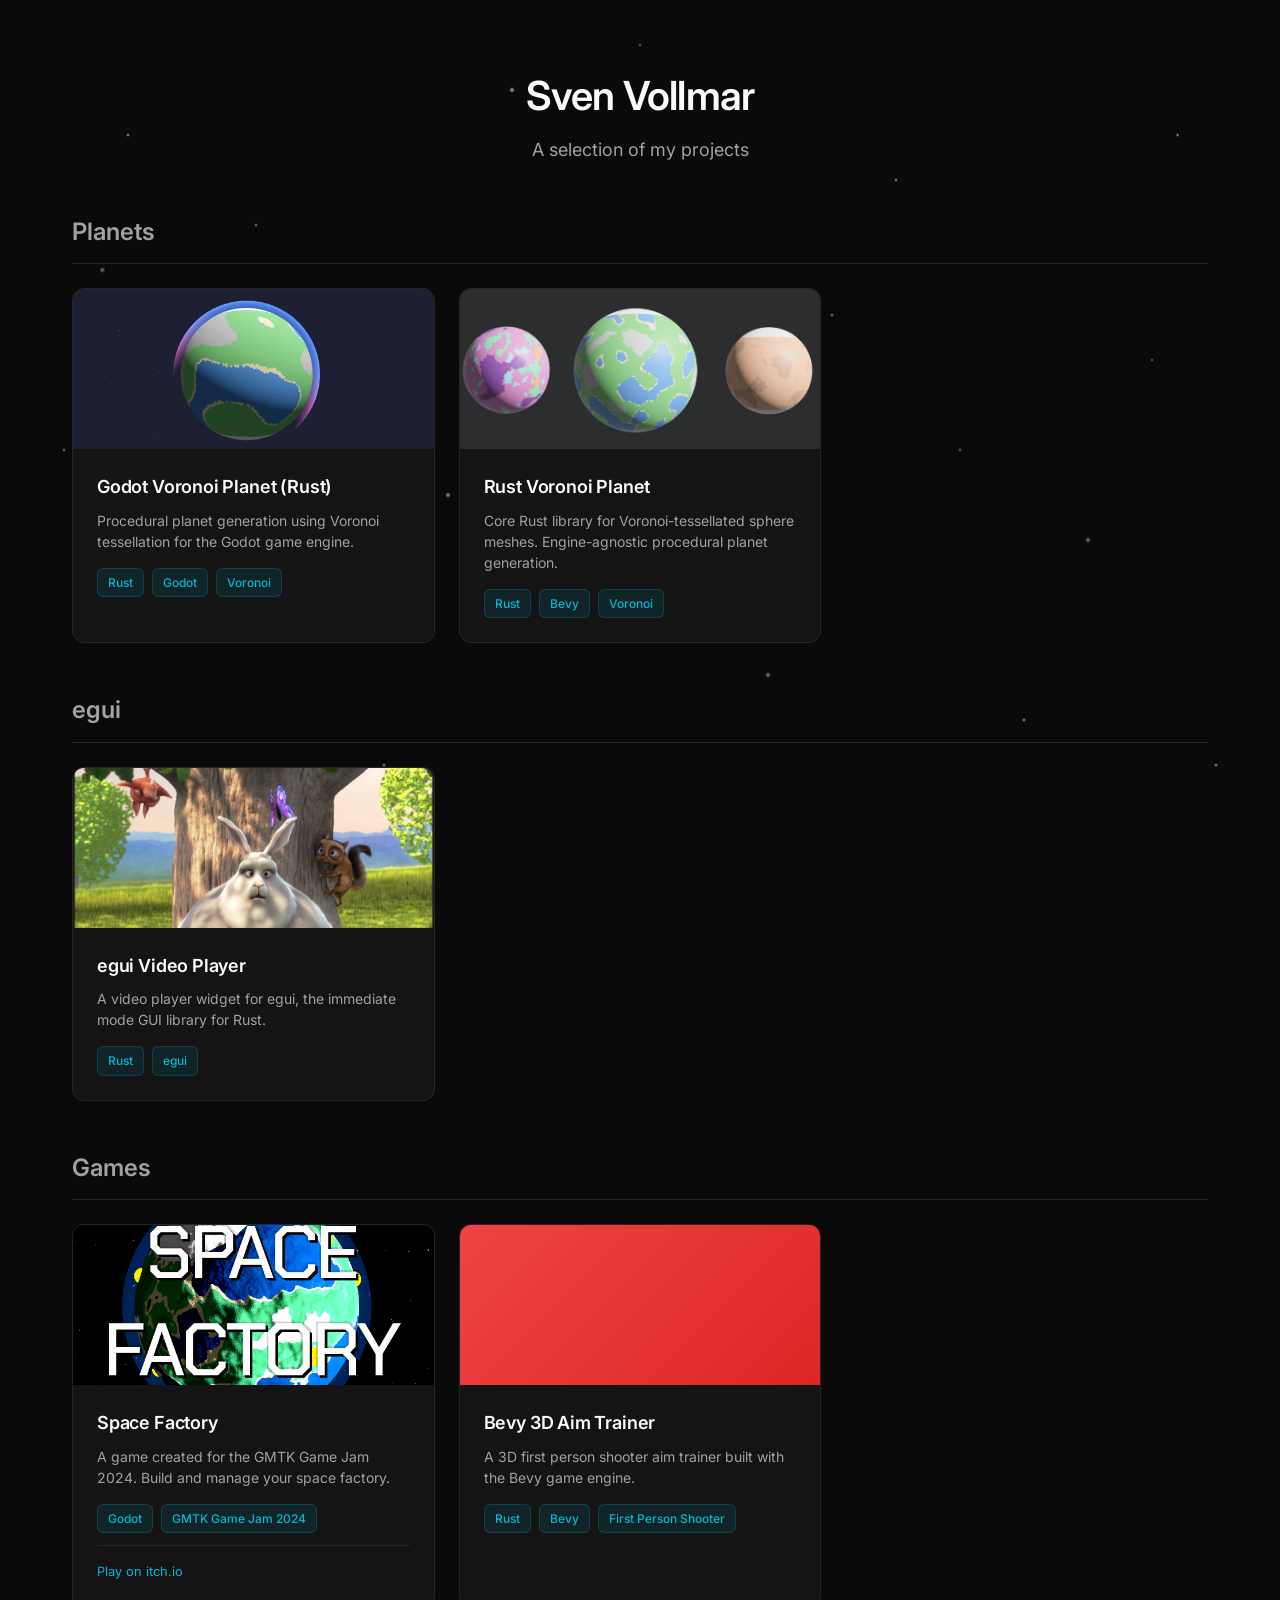
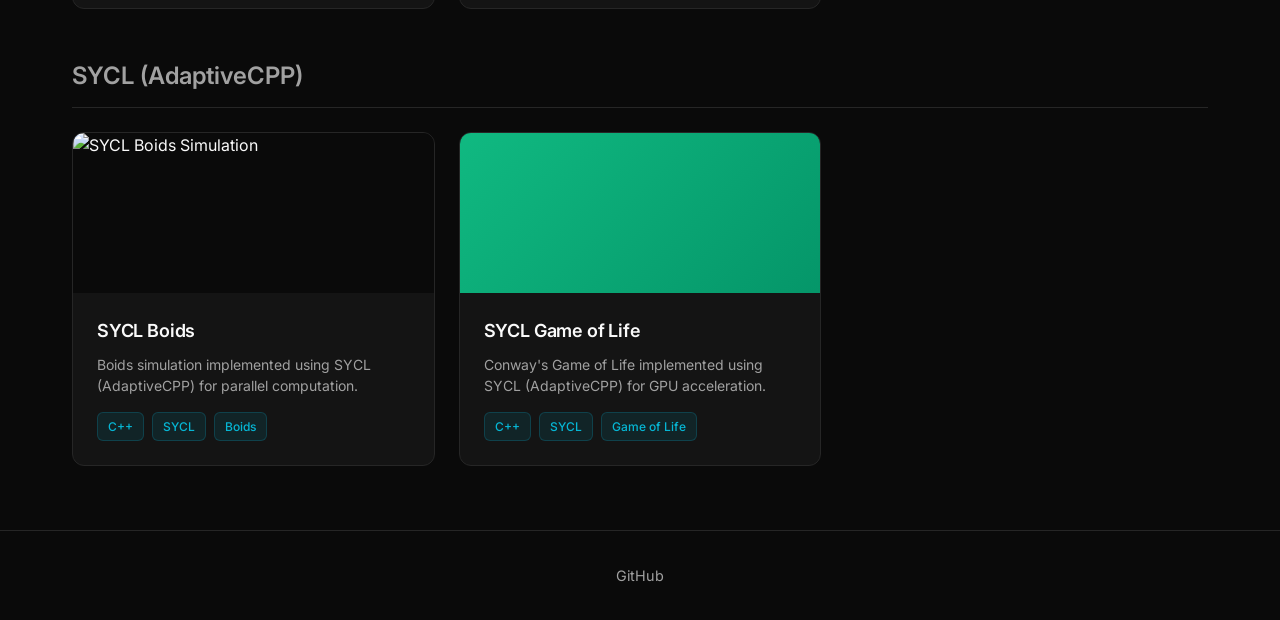
==== index.html @ 927200d0 "page" ====
<!doctype html>
<html lang="en">
    <head>
        <meta charset="UTF-8" />
        <meta name="viewport" content="width=device-width, initial-scale=1.0" />
        <title>Sven Vollmar | Portfolio</title>
        <link rel="stylesheet" href="style.css" />
        <link rel="preconnect" href="https://fonts.googleapis.com" />
        <link rel="preconnect" href="https://fonts.gstatic.com" crossorigin />
        <link
            href="https://fonts.googleapis.com/css2?family=Inter:wght@400;500;600&display=swap"
            rel="stylesheet"
        />
    </head>
    <body>
        <header>
            <h1>Sven Vollmar</h1>
            <p class="tagline">A selection of my projects</p>
        </header>

        <main>
            <section>
                <h2 class="section-title">Planets</h2>
                <div class="grid">
                    <a
                        href="https://github.com/svdragster/godot_rust_voronoi_planet"
                        target="_blank"
                        rel="noopener"
                        class="card"
                    >
                        <div class="card-image">
                            <img
                                src="images/godot_voronoi.webp"
                                alt="Godot Rust Voronoi Planet"
                            />
                        </div>
                        <div class="card-content">
                            <h3>Godot Voronoi Planet (Rust)</h3>
                            <p>
                                Procedural planet generation using Voronoi
                                tessellation for the Godot game engine.
                            </p>
                            <div class="tags">
                                <span class="tag">Rust</span>
                                <span class="tag">Godot</span>
                                <span class="tag">Voronoi</span>
                            </div>
                        </div>
                    </a>

                    <a
                        href="https://github.com/svdragster/rust_voronoi_planet"
                        target="_blank"
                        rel="noopener"
                        class="card"
                    >
                        <div class="card-image">
                            <img
                                src="images/rust_voronoi.webp"
                                alt="Rust Voronoi Planet"
                            />
                        </div>
                        <div class="card-content">
                            <h3>Rust Voronoi Planet</h3>
                            <p>
                                Core Rust library for Voronoi-tessellated sphere
                                meshes. Engine-agnostic procedural planet
                                generation.
                            </p>
                            <div class="tags">
                                <span class="tag">Rust</span>
                                <span class="tag">Bevy</span>
                                <span class="tag">Voronoi</span>
                            </div>
                        </div>
                    </a>
                </div>
            </section>

            <section>
                <h2 class="section-title">egui</h2>
                <div class="grid">
                    <a
                        href="https://github.com/svdragster/egui-video-player"
                        target="_blank"
                        rel="noopener"
                        class="card"
                    >
                        <div class="card-image">
                            <img
                                src="images/egui_video.webp"
                                alt="egui Video Player"
                            />
                        </div>
                        <div class="card-content">
                            <h3>egui Video Player</h3>
                            <p>
                                A video player widget for egui, the immediate
                                mode GUI library for Rust.
                            </p>
                            <div class="tags">
                                <span class="tag">Rust</span>
                                <span class="tag">egui</span>
                            </div>
                        </div>
                    </a>
                </div>
            </section>

            <section>
                <h2 class="section-title">Games</h2>
                <div class="grid">
                    <a
                        href="https://github.com/svdragster/SpaceFactory_GMTK"
                        target="_blank"
                        rel="noopener"
                        class="card"
                    >
                        <div class="card-image">
                            <img
                                src="images/space_factory.png"
                                alt="Space Factory"
                            />
                        </div>
                        <div class="card-content">
                            <h3>Space Factory</h3>
                            <p>
                                A game created for the GMTK Game Jam 2024. Build
                                and manage your space factory.
                            </p>
                            <div class="tags">
                                <span class="tag">Godot</span>
                                <span class="tag">GMTK Game Jam 2024</span>
                            </div>
                            <div class="extra-links">
                                <span
                                    class="extra-link"
                                    onclick="
                                        event.stopPropagation();
                                        window.open(
                                            'https://svdragster.itch.io/space-factory',
                                            '_blank',
                                        );
                                    "
                                    >Play on itch.io</span
                                >
                            </div>
                        </div>
                    </a>

                    <a
                        href="https://github.com/svdragster/bevy_3d_aim_trainer"
                        target="_blank"
                        rel="noopener"
                        class="card"
                    >
                        <div
                            class="card-image placeholder"
                            style="
                                background: linear-gradient(
                                    135deg,
                                    #ef4444 0%,
                                    #dc2626 100%
                                );
                            "
                        ></div>
                        <div class="card-content">
                            <h3>Bevy 3D Aim Trainer</h3>
                            <p>
                                A 3D first person shooter aim trainer built with
                                the Bevy game engine.
                            </p>
                            <div class="tags">
                                <span class="tag">Rust</span>
                                <span class="tag">Bevy</span>
                                <span class="tag">First Person Shooter</span>
                            </div>
                        </div>
                    </a>
                </div>
            </section>

            <section>
                <h2 class="section-title">SYCL (AdaptiveCPP)</h2>
                <div class="grid">
                    <a
                        href="https://github.com/svdragster/SyclBoids"
                        target="_blank"
                        rel="noopener"
                        class="card"
                    >
                        <div class="card-image">
                            <img
                                src="images/sycl_boids.gif"
                                alt="SYCL Boids Simulation"
                            />
                        </div>
                        <div class="card-content">
                            <h3>SYCL Boids</h3>
                            <p>
                                Boids simulation implemented using SYCL
                                (AdaptiveCPP) for parallel computation.
                            </p>
                            <div class="tags">
                                <span class="tag">C++</span>
                                <span class="tag">SYCL</span>
                                <span class="tag">Boids</span>
                            </div>
                        </div>
                    </a>

                    <a
                        href="https://github.com/svdragster/SyclGameOfLife"
                        target="_blank"
                        rel="noopener"
                        class="card"
                    >
                        <div
                            class="card-image placeholder"
                            style="
                                background: linear-gradient(
                                    135deg,
                                    #10b981 0%,
                                    #059669 100%
                                );
                            "
                        ></div>
                        <div class="card-content">
                            <h3>SYCL Game of Life</h3>
                            <p>
                                Conway's Game of Life implemented using SYCL
                                (AdaptiveCPP) for GPU acceleration.
                            </p>
                            <div class="tags">
                                <span class="tag">C++</span>
                                <span class="tag">SYCL</span>
                                <span class="tag">Game of Life</span>
                            </div>
                        </div>
                    </a>
                </div>
            </section>
        </main>

        <footer>
            <a
                href="https://github.com/svdragster"
                target="_blank"
                rel="noopener"
                >GitHub</a
            >
        </footer>
    </body>
</html>
---- style.css ----
:root {
    --bg-primary: #0a0a0a;
    --bg-card: #141414;
    --bg-card-hover: #1a1a1a;
    --text-primary: #fafafa;
    --text-secondary: #a1a1a1;
    --accent: #06b6d4;
    --accent-hover: #22d3ee;
    --border: #262626;
    --radius: 12px;
    --transition: 0.2s ease;
}

* {
    margin: 0;
    padding: 0;
    box-sizing: border-box;
}

body {
    font-family: 'Inter', -apple-system, BlinkMacSystemFont, 'Segoe UI', Roboto, sans-serif;
    background: var(--bg-primary);
    color: var(--text-primary);
    line-height: 1.6;
    min-height: 100vh;
    position: relative;
}

/* Twinkling stars background */
body::before,
body::after {
    content: '';
    position: fixed;
    top: 0;
    left: 0;
    width: 100%;
    height: 100%;
    pointer-events: none;
    z-index: 0;
}

body::before {
    background-image:
        radial-gradient(2px 2px at 10% 15%, rgba(255, 255, 255, 0.6), transparent),
        radial-gradient(2px 2px at 25% 35%, rgba(255, 255, 255, 0.5), transparent),
        radial-gradient(3px 3px at 40% 10%, rgba(255, 255, 255, 0.7), transparent),
        radial-gradient(2px 2px at 55% 45%, rgba(255, 255, 255, 0.4), transparent),
        radial-gradient(2px 2px at 70% 20%, rgba(255, 255, 255, 0.6), transparent),
        radial-gradient(3px 3px at 85% 60%, rgba(255, 255, 255, 0.5), transparent),
        radial-gradient(2px 2px at 15% 70%, rgba(255, 255, 255, 0.4), transparent),
        radial-gradient(2px 2px at 30% 85%, rgba(255, 255, 255, 0.6), transparent),
        radial-gradient(3px 3px at 60% 75%, rgba(255, 255, 255, 0.5), transparent),
        radial-gradient(2px 2px at 90% 40%, rgba(255, 255, 255, 0.4), transparent),
        radial-gradient(2px 2px at 5% 50%, rgba(255, 255, 255, 0.5), transparent),
        radial-gradient(2px 2px at 95% 85%, rgba(255, 255, 255, 0.6), transparent);
    animation: twinkle 4s ease-in-out infinite;
}

body::after {
    background-image:
        radial-gradient(2px 2px at 20% 25%, rgba(255, 255, 255, 0.5), transparent),
        radial-gradient(3px 3px at 35% 55%, rgba(255, 255, 255, 0.6), transparent),
        radial-gradient(2px 2px at 50% 5%, rgba(255, 255, 255, 0.4), transparent),
        radial-gradient(2px 2px at 65% 35%, rgba(255, 255, 255, 0.5), transparent),
        radial-gradient(2px 2px at 80% 80%, rgba(255, 255, 255, 0.6), transparent),
        radial-gradient(3px 3px at 12% 90%, rgba(255, 255, 255, 0.4), transparent),
        radial-gradient(2px 2px at 45% 65%, rgba(255, 255, 255, 0.5), transparent),
        radial-gradient(2px 2px at 75% 50%, rgba(255, 255, 255, 0.4), transparent),
        radial-gradient(2px 2px at 92% 15%, rgba(255, 255, 255, 0.6), transparent),
        radial-gradient(3px 3px at 8% 30%, rgba(255, 255, 255, 0.5), transparent);
    animation: twinkle 5s ease-in-out infinite 2s;
}

@keyframes twinkle {
    0%, 100% { opacity: 0.3; }
    50% { opacity: 0.8; }
}

header, main, footer {
    position: relative;
    z-index: 1;
}

/* Header */
header {
    text-align: center;
    padding: 4rem 2rem 3rem;
}

header h1 {
    font-size: 2.5rem;
    font-weight: 600;
    letter-spacing: -0.02em;
    margin-bottom: 0.5rem;
}

.tagline {
    color: var(--text-secondary);
    font-size: 1.125rem;
}

/* Main */
main {
    max-width: 1200px;
    margin: 0 auto;
    padding: 0 2rem 4rem;
}

/* Sections */
section {
    margin-bottom: 3rem;
}

section:last-child {
    margin-bottom: 0;
}

.section-title {
    font-size: 1.5rem;
    font-weight: 600;
    color: var(--text-secondary);
    margin-bottom: 1.5rem;
    padding-bottom: 0.75rem;
    border-bottom: 1px solid var(--border);
}

/* Grid */
.grid {
    display: grid;
    grid-template-columns: 1fr;
    gap: 1.5rem;
}

@media (min-width: 640px) {
    .grid {
        grid-template-columns: repeat(2, 1fr);
    }
}

@media (min-width: 1024px) {
    .grid {
        grid-template-columns: repeat(3, 1fr);
    }
}

/* Cards */
.card {
    display: block;
    background: var(--bg-card);
    border: 1px solid var(--border);
    border-radius: var(--radius);
    overflow: hidden;
    text-decoration: none;
    color: inherit;
    transition: transform var(--transition), border-color var(--transition), box-shadow var(--transition);
}

.card:hover {
    transform: translateY(-4px);
    border-color: var(--accent);
    box-shadow: 0 20px 40px -12px rgba(6, 182, 212, 0.15);
}

.card-image {
    height: 160px;
    display: flex;
    align-items: center;
    justify-content: center;
    position: relative;
    overflow: hidden;
    background: var(--bg-primary);
}

.card-image img {
    width: 100%;
    height: 100%;
    object-fit: cover;
}

.card-image.placeholder {
    height: 160px;
}

.card-content {
    padding: 1.5rem;
}

.card-content h3 {
    font-size: 1.125rem;
    font-weight: 600;
    margin-bottom: 0.5rem;
    letter-spacing: -0.01em;
}

.card-content p {
    color: var(--text-secondary);
    font-size: 0.875rem;
    line-height: 1.5;
    margin-bottom: 1rem;
}

/* Tags */
.tags {
    display: flex;
    flex-wrap: wrap;
    gap: 0.5rem;
}

.tag {
    display: inline-block;
    padding: 0.25rem 0.625rem;
    background: rgba(6, 182, 212, 0.1);
    border: 1px solid rgba(6, 182, 212, 0.2);
    border-radius: 6px;
    font-size: 0.75rem;
    color: var(--accent);
    font-weight: 500;
}

/* Extra Links */
.extra-links {
    margin-top: 0.75rem;
    padding-top: 0.75rem;
    border-top: 1px solid var(--border);
}

.extra-link {
    font-size: 0.8rem;
    color: var(--accent);
    cursor: pointer;
    transition: color var(--transition);
}

.extra-link:hover {
    color: var(--accent-hover);
}

/* Footer */
footer {
    text-align: center;
    padding: 2rem;
    border-top: 1px solid var(--border);
}

footer a {
    color: var(--text-secondary);
    text-decoration: none;
    font-size: 0.9rem;
    transition: color var(--transition);
}

footer a:hover {
    color: var(--accent);
}
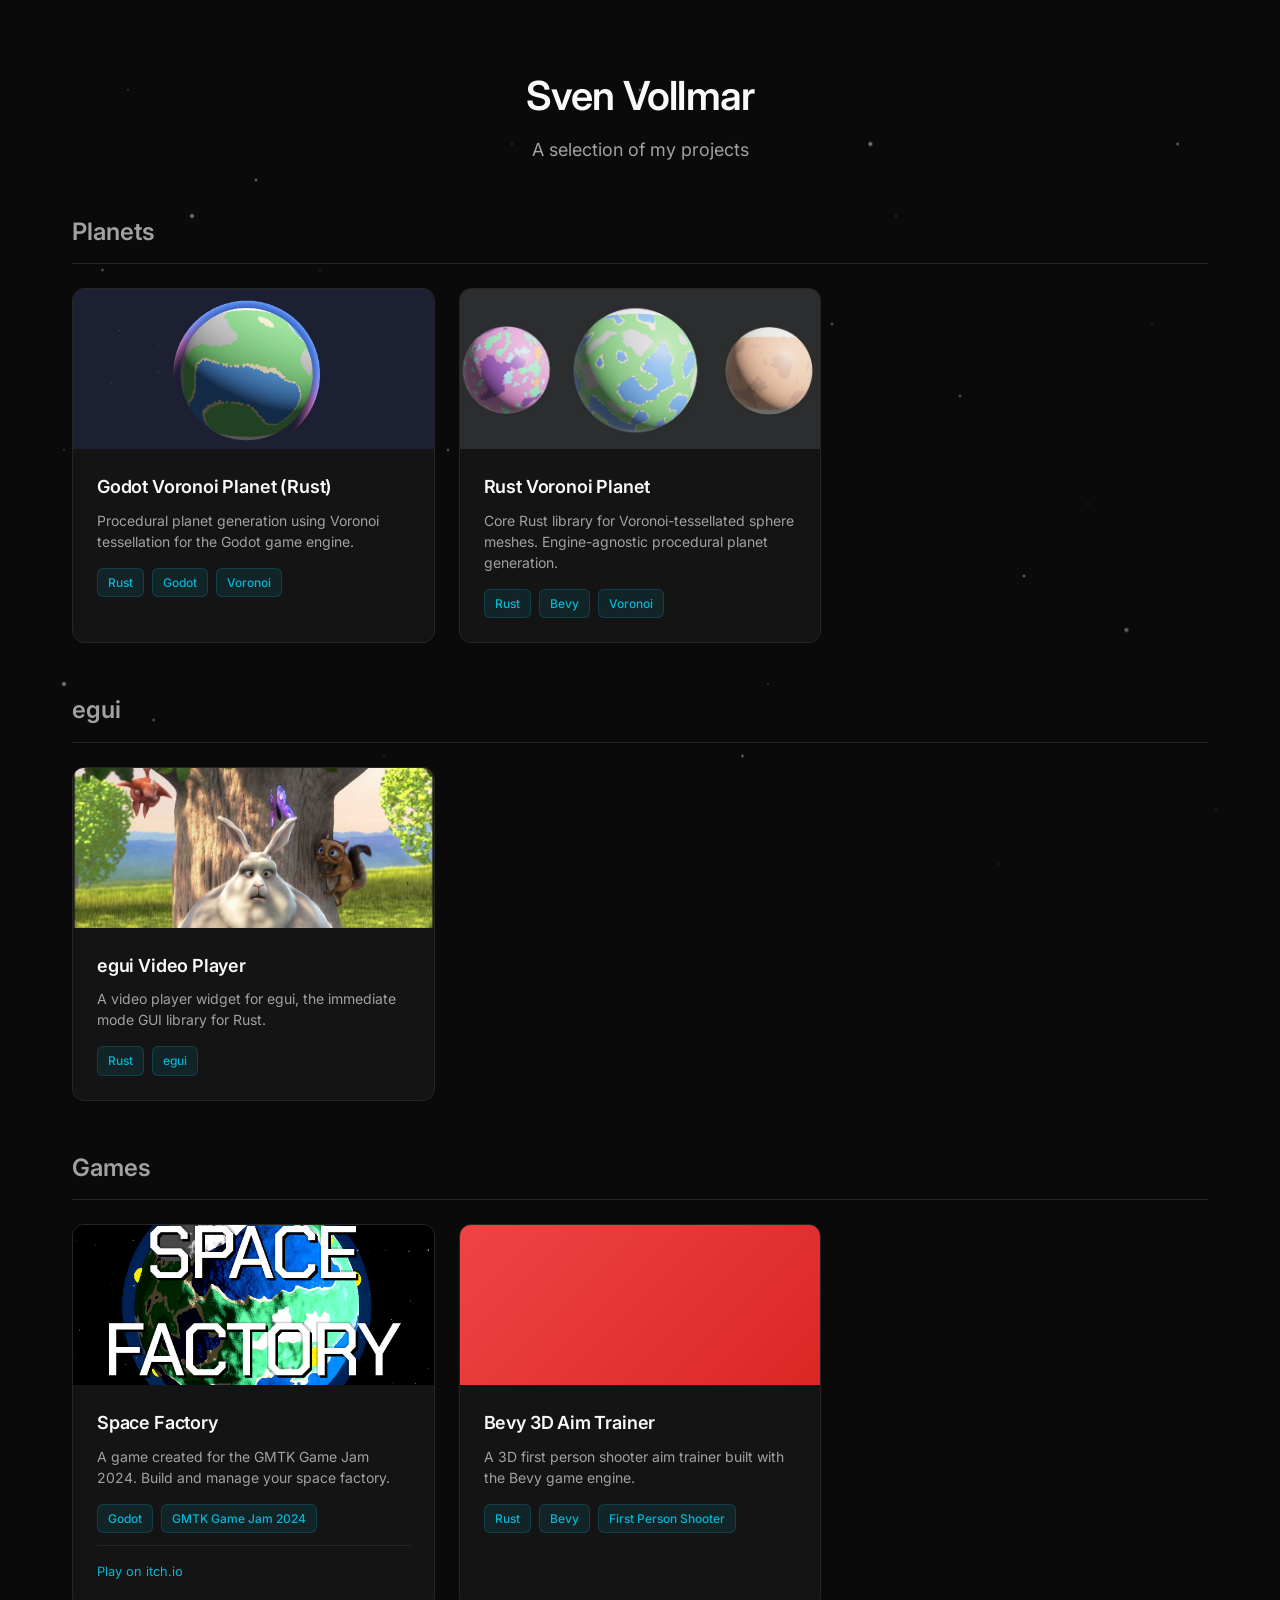
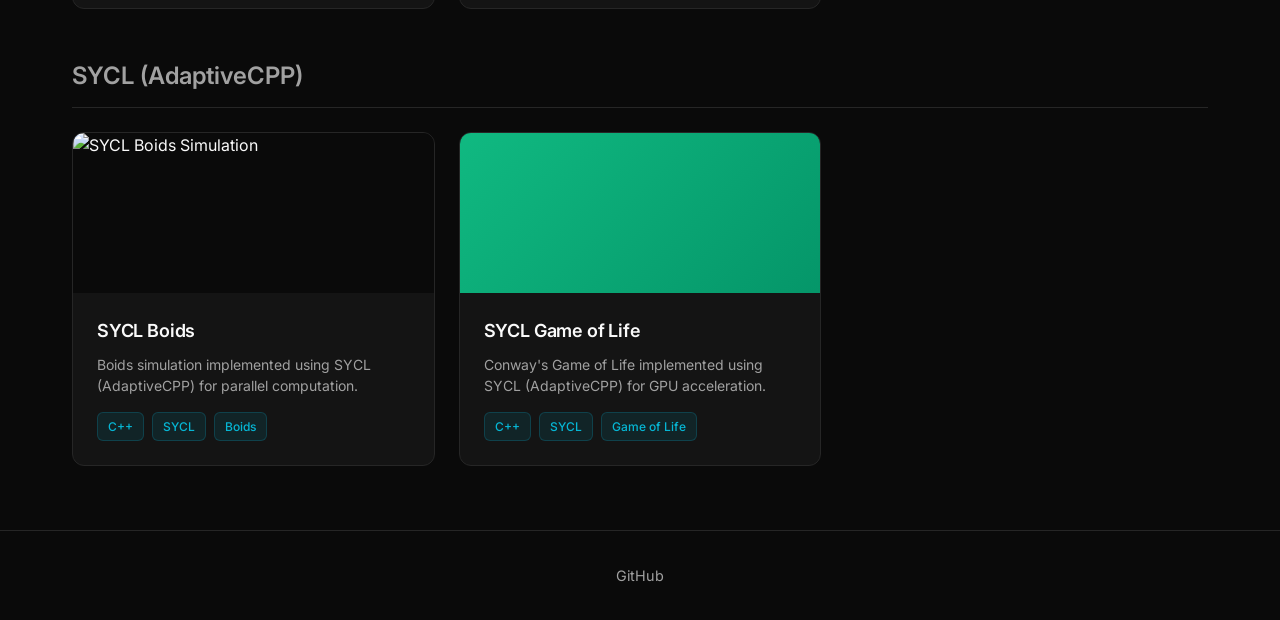
==== commit 242d46a1: "fun" ====
--- a/index.html
+++ b/index.html
@@ -13,6 +13,9 @@
         />
     </head>
     <body>
+        <div class="stars stars-1"></div>
+        <div class="stars stars-2"></div>
+        <div class="stars stars-3"></div>
         <header>
             <h1>Sven Vollmar</h1>
             <p class="tagline">A selection of my projects</p>
@@ -250,5 +253,38 @@
                 >GitHub</a
             >
         </footer>
+
+        <script>
+            // Parallax stars
+            const stars1 = document.querySelector('.stars-1');
+            const stars2 = document.querySelector('.stars-2');
+            const stars3 = document.querySelector('.stars-3');
+
+            window.addEventListener('scroll', () => {
+                const scrollY = window.scrollY;
+                stars1.style.transform = `translateY(${scrollY * -0.025}px)`;
+                stars2.style.transform = `translateY(${scrollY * -0.075}px)`;
+                stars3.style.transform = `translateY(${scrollY * -0.15}px)`;
+            }, { passive: true });
+
+            // Game of Life glider on hover
+            const gameOfLifeCard = document.querySelector('a[href*="SyclGameOfLife"]');
+            if (gameOfLifeCard) {
+                gameOfLifeCard.addEventListener('mouseenter', () => {
+                    if (document.querySelector('.glider')) return;
+
+                    const glider = document.createElement('div');
+                    glider.className = 'glider';
+                    for (let i = 0; i < 5; i++) {
+                        const cell = document.createElement('span');
+                        cell.className = 'glider-cell';
+                        glider.appendChild(cell);
+                    }
+                    document.body.appendChild(glider);
+
+                    glider.addEventListener('animationend', () => glider.remove());
+                });
+            }
+        </script>
     </body>
 </html>
--- a/style.css
+++ b/style.css
@@ -26,49 +26,63 @@
     position: relative;
 }
 
-/* Twinkling stars background */
-body::before,
-body::after {
-    content: '';
+/* Parallax stars background */
+.stars {
     position: fixed;
     top: 0;
     left: 0;
     width: 100%;
-    height: 100%;
+    height: 200%;
     pointer-events: none;
     z-index: 0;
 }
 
-body::before {
+.stars-1 {
     background-image:
-        radial-gradient(2px 2px at 10% 15%, rgba(255, 255, 255, 0.6), transparent),
-        radial-gradient(2px 2px at 25% 35%, rgba(255, 255, 255, 0.5), transparent),
-        radial-gradient(3px 3px at 40% 10%, rgba(255, 255, 255, 0.7), transparent),
-        radial-gradient(2px 2px at 55% 45%, rgba(255, 255, 255, 0.4), transparent),
-        radial-gradient(2px 2px at 70% 20%, rgba(255, 255, 255, 0.6), transparent),
-        radial-gradient(3px 3px at 85% 60%, rgba(255, 255, 255, 0.5), transparent),
-        radial-gradient(2px 2px at 15% 70%, rgba(255, 255, 255, 0.4), transparent),
-        radial-gradient(2px 2px at 30% 85%, rgba(255, 255, 255, 0.6), transparent),
-        radial-gradient(3px 3px at 60% 75%, rgba(255, 255, 255, 0.5), transparent),
-        radial-gradient(2px 2px at 90% 40%, rgba(255, 255, 255, 0.4), transparent),
-        radial-gradient(2px 2px at 5% 50%, rgba(255, 255, 255, 0.5), transparent),
-        radial-gradient(2px 2px at 95% 85%, rgba(255, 255, 255, 0.6), transparent);
+        radial-gradient(1px 1px at 10% 5%, rgba(255, 255, 255, 0.4), transparent),
+        radial-gradient(1px 1px at 25% 15%, rgba(255, 255, 255, 0.3), transparent),
+        radial-gradient(1px 1px at 40% 8%, rgba(255, 255, 255, 0.4), transparent),
+        radial-gradient(1px 1px at 55% 22%, rgba(255, 255, 255, 0.3), transparent),
+        radial-gradient(1px 1px at 70% 12%, rgba(255, 255, 255, 0.4), transparent),
+        radial-gradient(1px 1px at 85% 28%, rgba(255, 255, 255, 0.3), transparent),
+        radial-gradient(1px 1px at 15% 35%, rgba(255, 255, 255, 0.4), transparent),
+        radial-gradient(1px 1px at 30% 42%, rgba(255, 255, 255, 0.3), transparent),
+        radial-gradient(1px 1px at 60% 38%, rgba(255, 255, 255, 0.4), transparent),
+        radial-gradient(1px 1px at 90% 18%, rgba(255, 255, 255, 0.3), transparent),
+        radial-gradient(1px 1px at 5% 25%, rgba(255, 255, 255, 0.4), transparent),
+        radial-gradient(1px 1px at 95% 45%, rgba(255, 255, 255, 0.3), transparent),
+        radial-gradient(1px 1px at 48% 32%, rgba(255, 255, 255, 0.4), transparent),
+        radial-gradient(1px 1px at 78% 48%, rgba(255, 255, 255, 0.3), transparent);
     animation: twinkle 4s ease-in-out infinite;
 }
 
-body::after {
+.stars-2 {
     background-image:
-        radial-gradient(2px 2px at 20% 25%, rgba(255, 255, 255, 0.5), transparent),
-        radial-gradient(3px 3px at 35% 55%, rgba(255, 255, 255, 0.6), transparent),
-        radial-gradient(2px 2px at 50% 5%, rgba(255, 255, 255, 0.4), transparent),
-        radial-gradient(2px 2px at 65% 35%, rgba(255, 255, 255, 0.5), transparent),
-        radial-gradient(2px 2px at 80% 80%, rgba(255, 255, 255, 0.6), transparent),
-        radial-gradient(3px 3px at 12% 90%, rgba(255, 255, 255, 0.4), transparent),
-        radial-gradient(2px 2px at 45% 65%, rgba(255, 255, 255, 0.5), transparent),
-        radial-gradient(2px 2px at 75% 50%, rgba(255, 255, 255, 0.4), transparent),
-        radial-gradient(2px 2px at 92% 15%, rgba(255, 255, 255, 0.6), transparent),
-        radial-gradient(3px 3px at 8% 30%, rgba(255, 255, 255, 0.5), transparent);
-    animation: twinkle 5s ease-in-out infinite 2s;
+        radial-gradient(2px 2px at 20% 10%, rgba(255, 255, 255, 0.5), transparent),
+        radial-gradient(2px 2px at 35% 25%, rgba(255, 255, 255, 0.4), transparent),
+        radial-gradient(2px 2px at 50% 5%, rgba(255, 255, 255, 0.5), transparent),
+        radial-gradient(2px 2px at 65% 18%, rgba(255, 255, 255, 0.4), transparent),
+        radial-gradient(2px 2px at 80% 32%, rgba(255, 255, 255, 0.5), transparent),
+        radial-gradient(2px 2px at 12% 40%, rgba(255, 255, 255, 0.4), transparent),
+        radial-gradient(2px 2px at 45% 30%, rgba(255, 255, 255, 0.5), transparent),
+        radial-gradient(2px 2px at 75% 22%, rgba(255, 255, 255, 0.4), transparent),
+        radial-gradient(2px 2px at 92% 8%, rgba(255, 255, 255, 0.5), transparent),
+        radial-gradient(2px 2px at 8% 15%, rgba(255, 255, 255, 0.4), transparent),
+        radial-gradient(2px 2px at 58% 42%, rgba(255, 255, 255, 0.5), transparent),
+        radial-gradient(2px 2px at 22% 48%, rgba(255, 255, 255, 0.4), transparent);
+    animation: twinkle 5s ease-in-out infinite 1s;
+}
+
+.stars-3 {
+    background-image:
+        radial-gradient(3px 3px at 15% 12%, rgba(255, 255, 255, 0.6), transparent),
+        radial-gradient(3px 3px at 42% 20%, rgba(255, 255, 255, 0.5), transparent),
+        radial-gradient(3px 3px at 68% 8%, rgba(255, 255, 255, 0.6), transparent),
+        radial-gradient(3px 3px at 88% 35%, rgba(255, 255, 255, 0.5), transparent),
+        radial-gradient(3px 3px at 28% 45%, rgba(255, 255, 255, 0.6), transparent),
+        radial-gradient(3px 3px at 55% 28%, rgba(255, 255, 255, 0.5), transparent),
+        radial-gradient(3px 3px at 5% 38%, rgba(255, 255, 255, 0.6), transparent);
+    animation: twinkle 6s ease-in-out infinite 2s;
 }
 
 @keyframes twinkle {
@@ -252,3 +266,48 @@
 footer a:hover {
     color: var(--accent);
 }
+
+/* Game of Life Glider */
+.glider {
+    position: fixed;
+    top: 0;
+    left: 0;
+    display: grid;
+    grid-template-columns: repeat(3, 8px);
+    grid-template-rows: repeat(3, 8px);
+    gap: 2px;
+    pointer-events: none;
+    z-index: 100;
+    animation: glider-fly 8s steps(120) forwards, glider-fade 8s ease forwards;
+}
+
+.glider-cell {
+    width: 8px;
+    height: 8px;
+    background: #ffffff;
+    border-radius: 2px;
+    box-shadow: 0 0 6px rgba(255, 255, 255, 0.8), 0 0 12px rgba(255, 255, 255, 0.4);
+}
+
+/* Glider pattern: positions 2, 6, 7, 8, 9 (1-indexed) = grid positions */
+.glider-cell:nth-child(1) { grid-area: 1 / 2; }
+.glider-cell:nth-child(2) { grid-area: 2 / 3; }
+.glider-cell:nth-child(3) { grid-area: 3 / 1; }
+.glider-cell:nth-child(4) { grid-area: 3 / 2; }
+.glider-cell:nth-child(5) { grid-area: 3 / 3; }
+
+@keyframes glider-fly {
+    0% {
+        transform: translate(-50px, -50px);
+    }
+    100% {
+        transform: translate(calc(100vw + 50px), calc(100vh + 50px));
+    }
+}
+
+@keyframes glider-fade {
+    0% { opacity: 0; }
+    5% { opacity: 1; }
+    90% { opacity: 1; }
+    100% { opacity: 0; }
+}
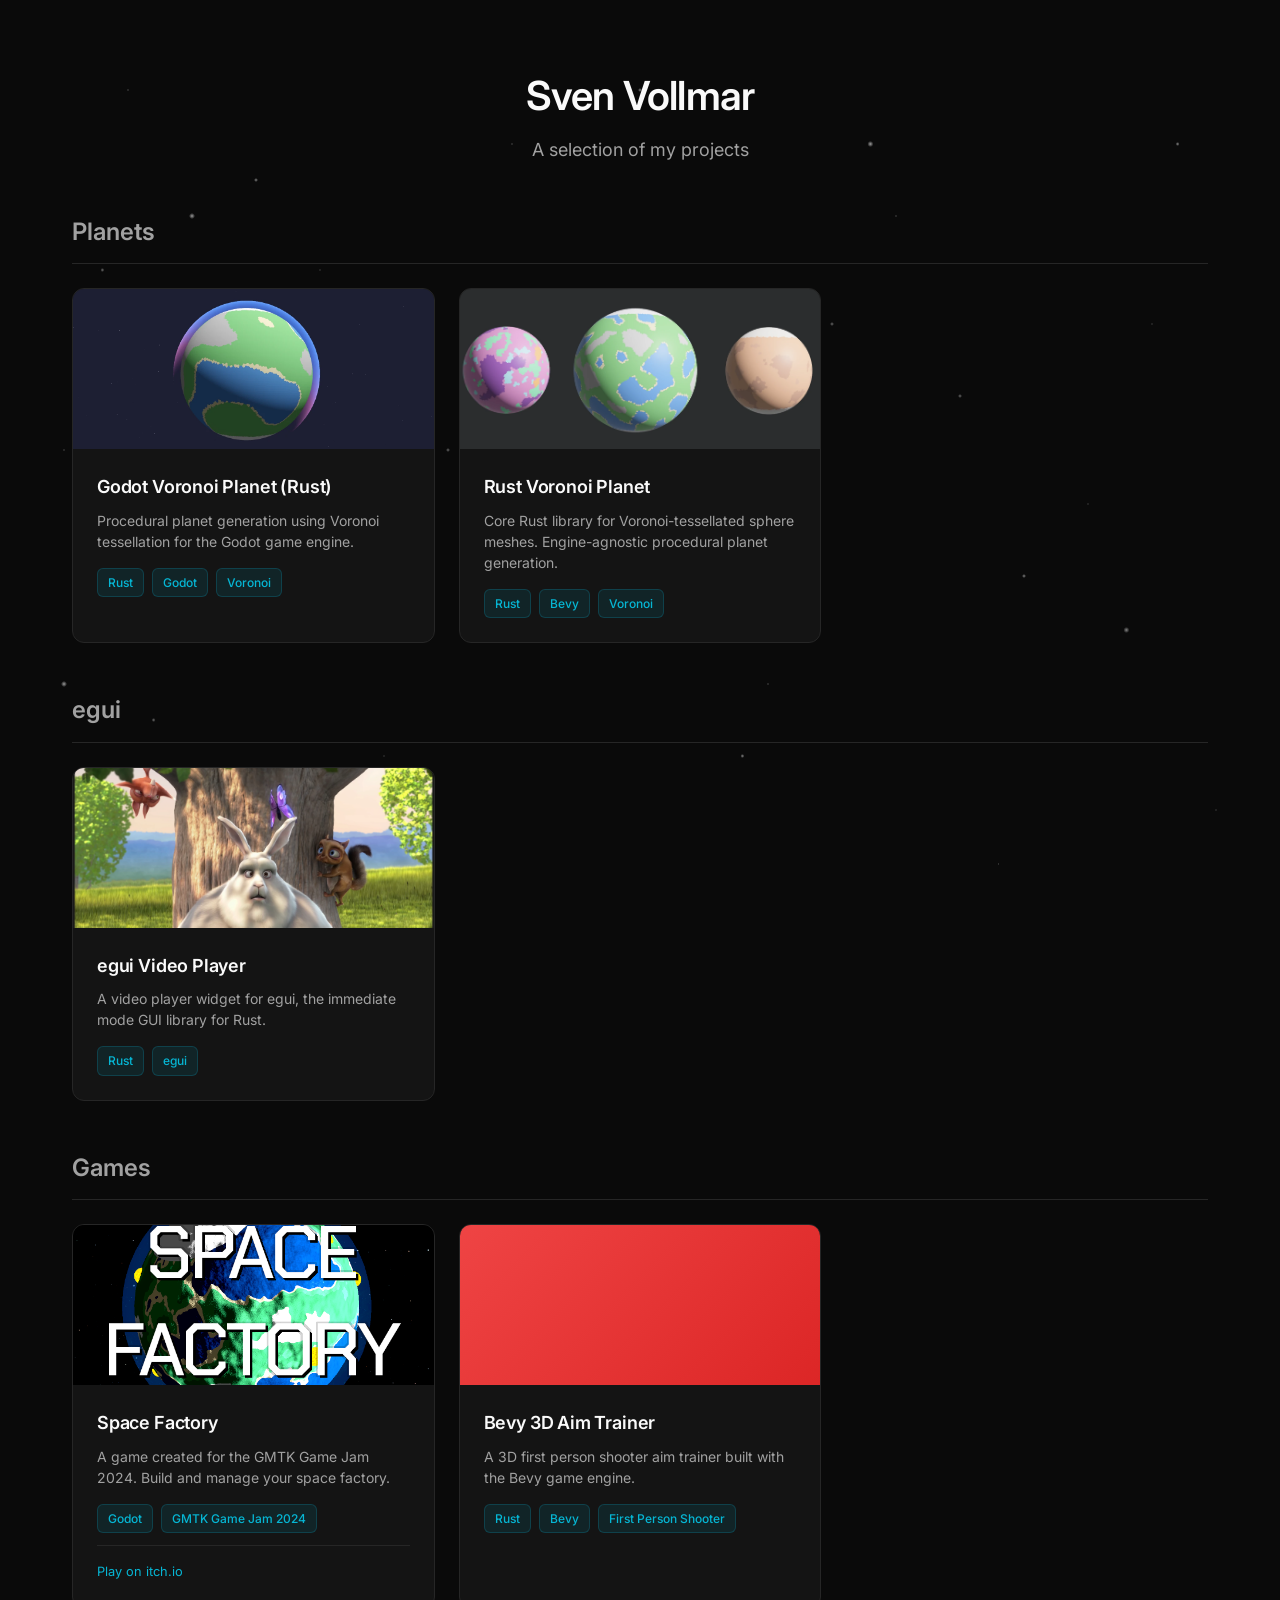
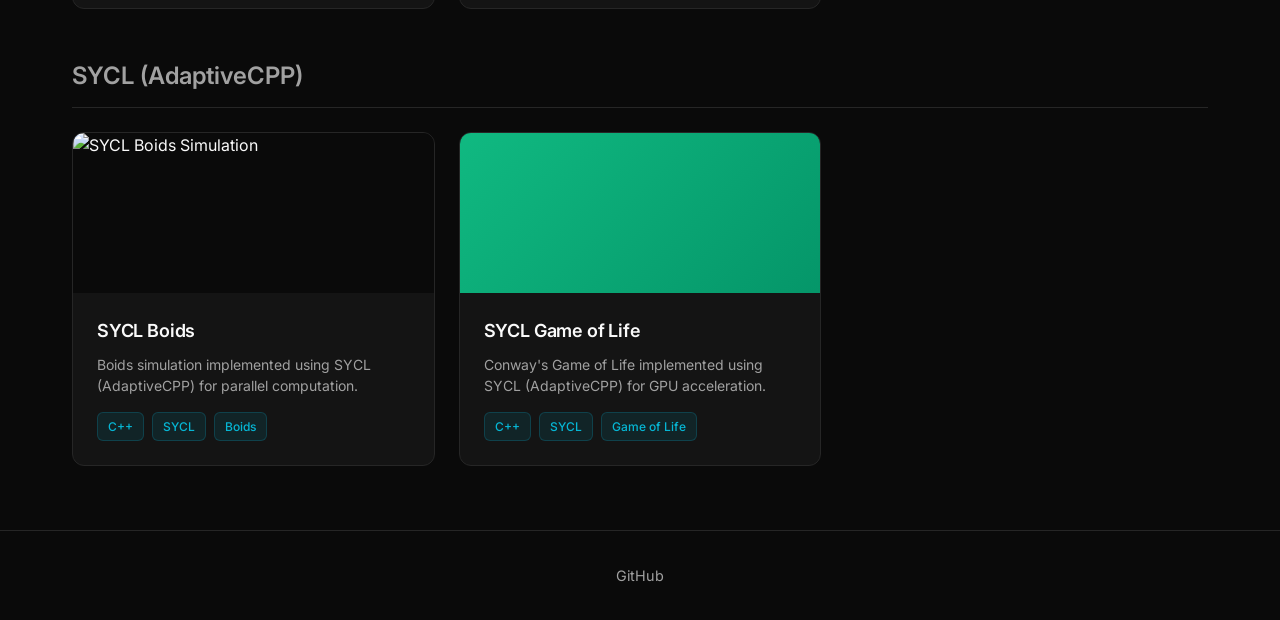
==== commit fa639669: "google site verification" ====
--- a/index.html
+++ b/index.html
@@ -11,6 +11,10 @@
             href="https://fonts.googleapis.com/css2?family=Inter:wght@400;500;600&display=swap"
             rel="stylesheet"
         />
+        <meta
+            name="google-site-verification"
+            content="1xQ7rmrU2o1UNeBiJ751lQM3to0Y4RU03fmjRxRoY0k"
+        />
     </head>
     <body>
         <div class="stars stars-1"></div>
@@ -256,33 +260,41 @@
 
         <script>
             // Parallax stars
-            const stars1 = document.querySelector('.stars-1');
-            const stars2 = document.querySelector('.stars-2');
-            const stars3 = document.querySelector('.stars-3');
-
-            window.addEventListener('scroll', () => {
-                const scrollY = window.scrollY;
-                stars1.style.transform = `translateY(${scrollY * -0.025}px)`;
-                stars2.style.transform = `translateY(${scrollY * -0.075}px)`;
-                stars3.style.transform = `translateY(${scrollY * -0.15}px)`;
-            }, { passive: true });
+            const stars1 = document.querySelector(".stars-1");
+            const stars2 = document.querySelector(".stars-2");
+            const stars3 = document.querySelector(".stars-3");
+
+            window.addEventListener(
+                "scroll",
+                () => {
+                    const scrollY = window.scrollY;
+                    stars1.style.transform = `translateY(${scrollY * -0.025}px)`;
+                    stars2.style.transform = `translateY(${scrollY * -0.075}px)`;
+                    stars3.style.transform = `translateY(${scrollY * -0.15}px)`;
+                },
+                { passive: true },
+            );
 
             // Game of Life glider on hover
-            const gameOfLifeCard = document.querySelector('a[href*="SyclGameOfLife"]');
+            const gameOfLifeCard = document.querySelector(
+                'a[href*="SyclGameOfLife"]',
+            );
             if (gameOfLifeCard) {
-                gameOfLifeCard.addEventListener('mouseenter', () => {
-                    if (document.querySelector('.glider')) return;
-
-                    const glider = document.createElement('div');
-                    glider.className = 'glider';
+                gameOfLifeCard.addEventListener("mouseenter", () => {
+                    if (document.querySelector(".glider")) return;
+
+                    const glider = document.createElement("div");
+                    glider.className = "glider";
                     for (let i = 0; i < 5; i++) {
-                        const cell = document.createElement('span');
-                        cell.className = 'glider-cell';
+                        const cell = document.createElement("span");
+                        cell.className = "glider-cell";
                         glider.appendChild(cell);
                     }
                     document.body.appendChild(glider);
 
-                    glider.addEventListener('animationend', () => glider.remove());
+                    glider.addEventListener("animationend", () =>
+                        glider.remove(),
+                    );
                 });
             }
         </script>
--- a/style.css
+++ b/style.css
@@ -301,7 +301,8 @@
         transform: translate(-50px, -50px);
     }
     100% {
-        transform: translate(calc(100vw + 50px), calc(100vh + 50px));
+        /* Use max to maintain 45-degree angle on any aspect ratio */
+        transform: translate(calc(max(100vw, 100vh) + 100px), calc(max(100vw, 100vh) + 100px));
     }
 }
 
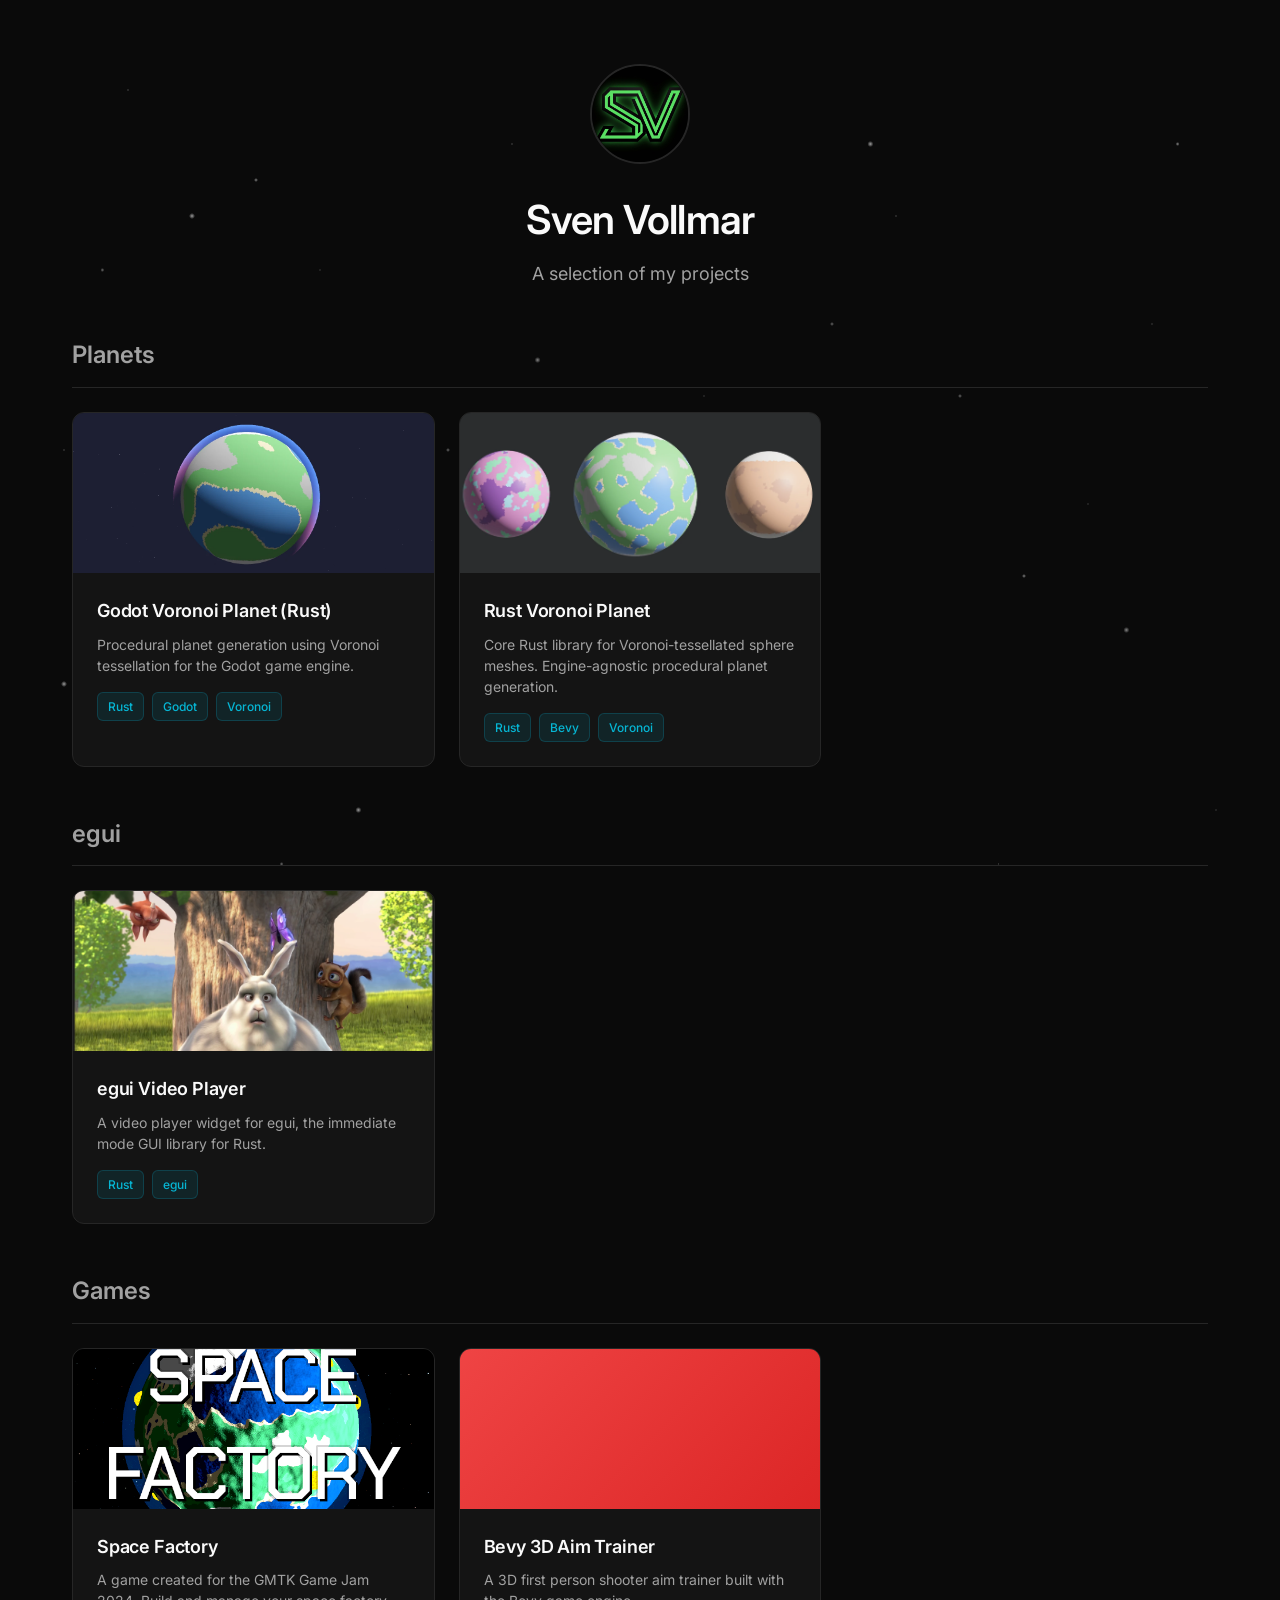
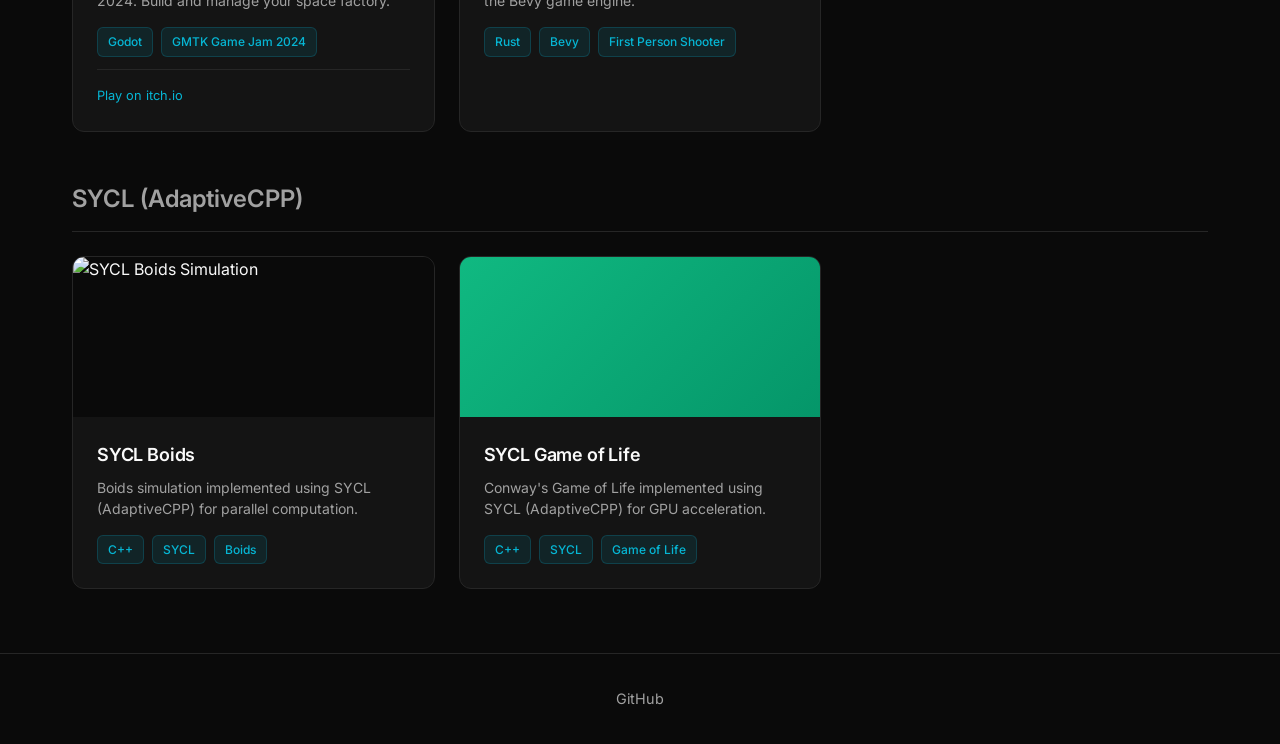
==== commit 9b929b21: "icons" ====
--- a/index.html
+++ b/index.html
@@ -4,6 +4,7 @@
         <meta charset="UTF-8" />
         <meta name="viewport" content="width=device-width, initial-scale=1.0" />
         <title>Sven Vollmar | Portfolio</title>
+        <link rel="icon" type="image/png" href="images/svdragster.png" />
         <link rel="stylesheet" href="style.css" />
         <link rel="preconnect" href="https://fonts.googleapis.com" />
         <link rel="preconnect" href="https://fonts.gstatic.com" crossorigin />
@@ -21,6 +22,7 @@
         <div class="stars stars-2"></div>
         <div class="stars stars-3"></div>
         <header>
+            <img src="images/sv42.webp" alt="Sven Vollmar" class="avatar" />
             <h1>Sven Vollmar</h1>
             <p class="tagline">A selection of my projects</p>
         </header>
--- a/style.css
+++ b/style.css
@@ -108,6 +108,15 @@
     margin-bottom: 0.5rem;
 }
 
+.avatar {
+    width: 100px;
+    height: 100px;
+    border-radius: 50%;
+    object-fit: cover;
+    margin-bottom: 1rem;
+    border: 2px solid var(--border);
+}
+
 .tagline {
     color: var(--text-secondary);
     font-size: 1.125rem;
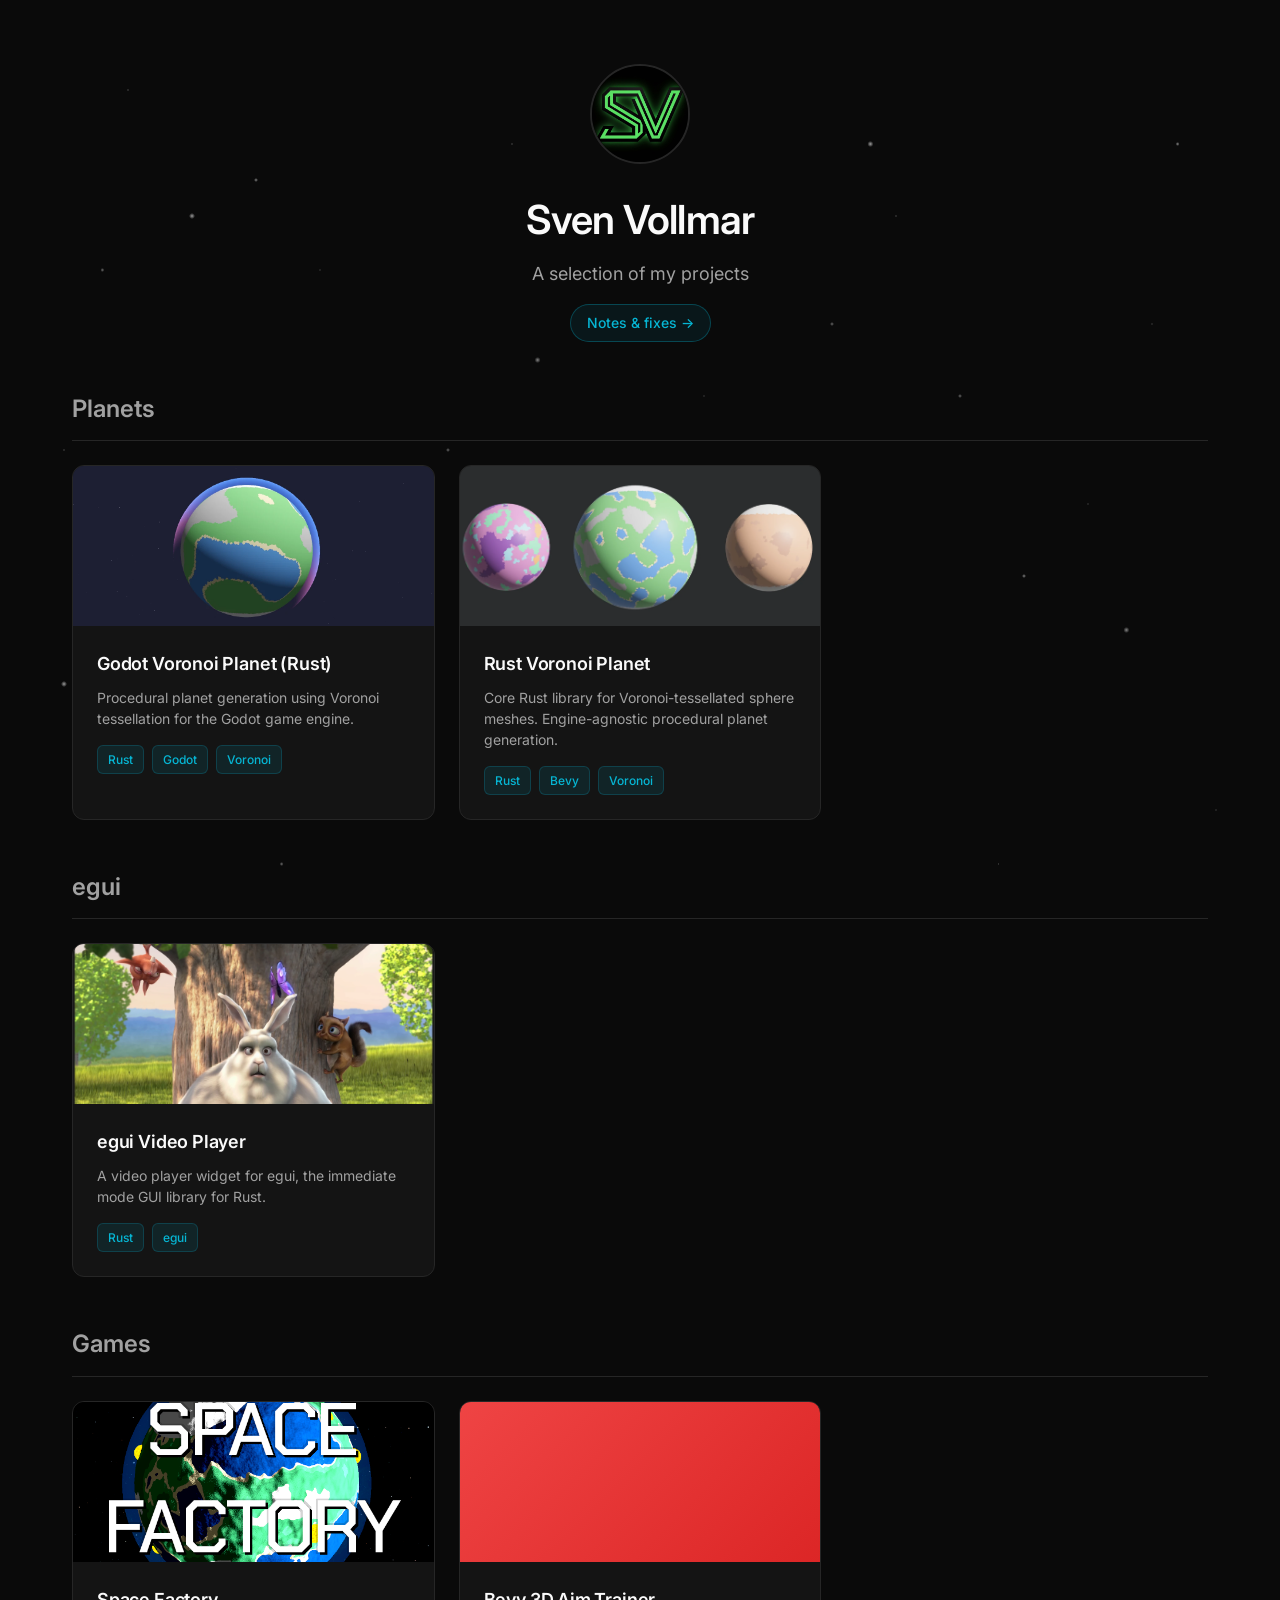
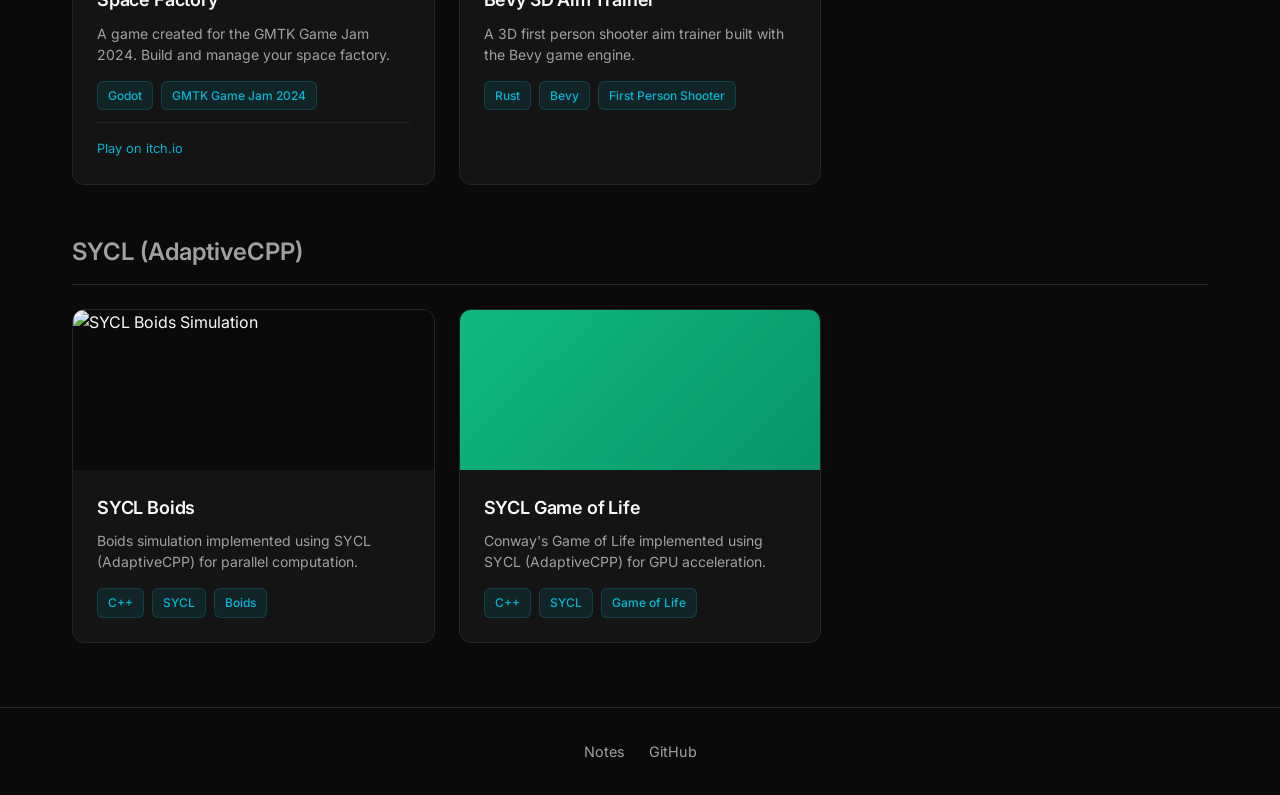
==== commit 1c72d389: "anno 1404 proton" ====
--- a/index.html
+++ b/index.html
@@ -25,6 +25,9 @@
             <img src="images/sv42.webp" alt="Sven Vollmar" class="avatar" />
             <h1>Sven Vollmar</h1>
             <p class="tagline">A selection of my projects</p>
+            <nav class="header-nav">
+                <a href="notes/index.html">Notes &amp; fixes &rarr;</a>
+            </nav>
         </header>
 
         <main>
@@ -252,6 +255,7 @@
         </main>
 
         <footer>
+            <a href="notes/index.html">Notes</a>
             <a
                 href="https://github.com/svdragster"
                 target="_blank"
--- a/style.css
+++ b/style.css
@@ -122,6 +122,29 @@
     font-size: 1.125rem;
 }
 
+.header-nav {
+    margin-top: 1rem;
+}
+
+.header-nav a {
+    display: inline-block;
+    padding: 0.4rem 1rem;
+    border: 1px solid rgba(6, 182, 212, 0.3);
+    background: rgba(6, 182, 212, 0.08);
+    border-radius: 999px;
+    color: var(--accent);
+    text-decoration: none;
+    font-size: 0.875rem;
+    font-weight: 500;
+    transition: background var(--transition), border-color var(--transition), color var(--transition);
+}
+
+.header-nav a:hover {
+    background: rgba(6, 182, 212, 0.16);
+    border-color: var(--accent);
+    color: var(--accent-hover);
+}
+
 /* Main */
 main {
     max-width: 1200px;
@@ -260,9 +283,14 @@
 
 /* Footer */
 footer {
+    position: relative;
+    z-index: 1;
     text-align: center;
     padding: 2rem;
     border-top: 1px solid var(--border);
+    display: flex;
+    justify-content: center;
+    gap: 1.5rem;
 }
 
 footer a {
